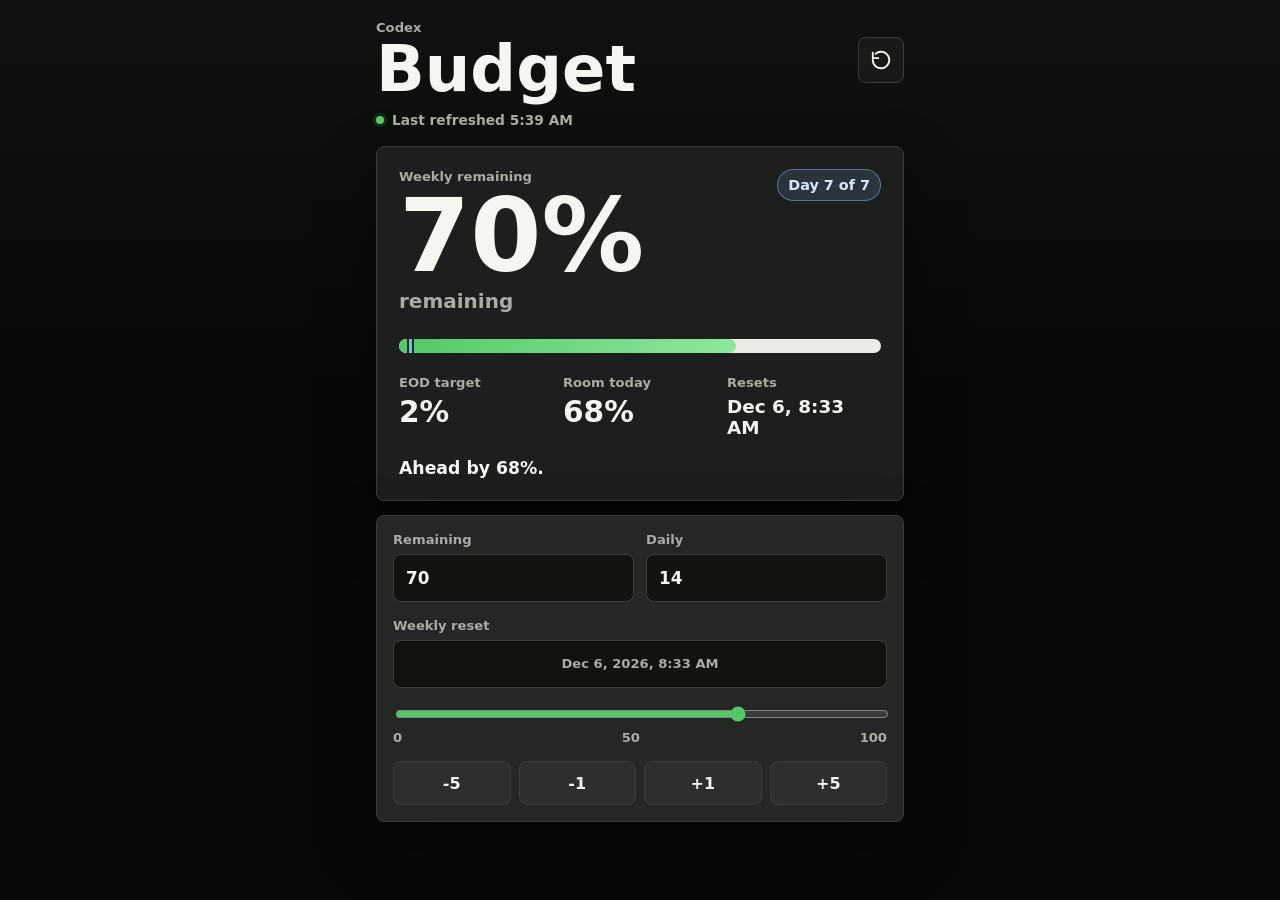
==== index.html @ bb75e080 "Add refresh status indicator" ====
<!doctype html>
<html lang="en">
  <head>
    <meta charset="utf-8">
    <meta name="viewport" content="width=device-width, initial-scale=1, viewport-fit=cover">
    <meta name="theme-color" content="#080907">
    <meta name="apple-mobile-web-app-capable" content="yes">
    <meta name="apple-mobile-web-app-title" content="Codex Usage">
    <meta name="apple-mobile-web-app-status-bar-style" content="black-translucent">
    <title>Codex Usage</title>
    <link rel="manifest" href="manifest.webmanifest">
    <link rel="icon" href="icons/icon.svg" type="image/svg+xml">
    <link rel="apple-touch-icon" href="icons/apple-touch-icon.png">
    <link rel="stylesheet" href="styles.css?v=5">
  </head>
  <body>
    <main class="app-shell">
      <header class="topbar">
        <div>
          <p class="eyebrow">Codex</p>
          <h1>Budget</h1>
        </div>
        <button class="icon-button" id="refreshButton" type="button" aria-label="Refresh usage stats" title="Refresh usage stats">
          <span class="button-spinner" id="refreshSpinner" aria-hidden="true"></span>
          <svg class="refresh-icon" aria-hidden="true" viewBox="0 0 24 24">
            <path d="M3 12a9 9 0 1 0 3-6.7"></path>
            <path d="M3 4v6h6"></path>
          </svg>
        </button>
      </header>

      <div class="refresh-status" id="refreshStatus" aria-live="polite">
        <span class="status-dot" aria-hidden="true"></span>
        <span id="refreshStatusText">Last refreshed just now</span>
      </div>

      <section class="meter-panel" aria-labelledby="remainingLabel">
        <div class="meter-head">
          <div>
            <p class="label" id="remainingLabel">Weekly remaining</p>
            <div class="remaining-line">
              <span class="remaining-value" id="remainingValue">70%</span>
              <span class="remaining-word">remaining</span>
            </div>
          </div>
          <div class="day-pill" id="dayPill">Day 3</div>
        </div>

        <div class="bar-shell" aria-hidden="true">
          <div class="bar-track">
            <div class="bar-fill" id="remainingBar"></div>
            <div class="bar-marker" id="targetMarker"></div>
          </div>
        </div>

        <div class="status-row">
          <div>
            <p class="label">EOD target</p>
            <p class="stat" id="targetValue">58%</p>
          </div>
          <div>
            <p class="label">Room today</p>
            <p class="stat" id="roomValue">12%</p>
          </div>
          <div>
            <p class="label">Resets</p>
            <p class="stat small" id="resetSummary">Jun 7</p>
          </div>
        </div>

        <p class="pace-copy" id="paceCopy">Ahead by 12%.</p>
      </section>

      <section class="control-panel" aria-label="Budget controls">
        <div class="field-grid">
          <label class="field">
            <span>Remaining</span>
            <input id="remainingInput" type="number" inputmode="decimal" min="0" max="100" step="0.5" value="70">
          </label>
          <label class="field">
            <span>Daily</span>
            <input id="dailyInput" type="number" inputmode="decimal" min="1" max="25" step="0.1" value="14">
          </label>
        </div>

        <label class="field reset-field">
          <span>Weekly reset</span>
          <span class="reset-control">
            <span class="reset-display" id="resetDisplay">Jun 7, 2026 at 8:33 AM</span>
            <input id="resetInput" type="datetime-local" aria-label="Weekly reset">
          </span>
        </label>

        <div class="range-wrap">
          <input id="remainingRange" type="range" min="0" max="100" step="0.5" value="70" aria-label="Remaining percentage">
          <div class="range-labels" aria-hidden="true">
            <span>0</span>
            <span>50</span>
            <span>100</span>
          </div>
        </div>

        <div class="quick-actions" aria-label="Quick adjustments">
          <button class="chip" type="button" data-adjust="-5">-5</button>
          <button class="chip" type="button" data-adjust="-1">-1</button>
          <button class="chip" type="button" data-adjust="1">+1</button>
          <button class="chip" type="button" data-adjust="5">+5</button>
        </div>
      </section>
    </main>

    <script src="app.js?v=5" defer></script>
  </body>
</html>
---- styles.css ----
:root {
  color-scheme: dark;
  --bg: #080907;
  --panel: #1f211f;
  --panel-2: #262926;
  --line: #3a3e39;
  --text: #f4f6ef;
  --muted: #a7ada2;
  --green: #54c867;
  --green-2: #8ee79d;
  --blue: #7ab7ff;
  --amber: #f2b94b;
  --red: #ff6d5f;
  --shadow: 0 24px 60px rgba(0, 0, 0, 0.38);
  font-family: Inter, ui-sans-serif, system-ui, -apple-system, BlinkMacSystemFont, "SF Pro Text", "Segoe UI", sans-serif;
}

* {
  box-sizing: border-box;
}

html,
body {
  min-height: 100%;
}

body {
  margin: 0;
  background: linear-gradient(180deg, #10120f 0%, var(--bg) 44%);
  color: var(--text);
}

button,
input {
  font: inherit;
}

.app-shell {
  width: min(100%, 560px);
  min-height: 100svh;
  margin: 0 auto;
  padding: calc(env(safe-area-inset-top) + 20px) 16px calc(env(safe-area-inset-bottom) + 24px);
}

.topbar {
  display: flex;
  align-items: center;
  justify-content: space-between;
  gap: 16px;
  margin-bottom: 8px;
}

.eyebrow,
.label,
.field span,
.range-labels {
  color: var(--muted);
  font-size: 0.82rem;
  font-weight: 650;
  letter-spacing: 0;
}

.eyebrow {
  margin: 0 0 4px;
}

h1 {
  margin: 0;
  font-size: 4rem;
  line-height: 0.95;
  letter-spacing: 0;
}

.icon-button,
.chip {
  border: 1px solid var(--line);
  background: rgba(255, 255, 255, 0.04);
  color: var(--text);
}

.icon-button {
  display: grid;
  width: 46px;
  height: 46px;
  place-items: center;
  border-radius: 8px;
  padding: 0;
}

.icon-button svg {
  width: 22px;
  height: 22px;
  fill: none;
  stroke: currentColor;
  stroke-linecap: round;
  stroke-linejoin: round;
  stroke-width: 2;
}

.button-spinner {
  display: none;
  width: 20px;
  height: 20px;
  border: 3px solid rgba(244, 246, 239, 0.28);
  border-top-color: var(--text);
  border-radius: 999px;
  animation: spin 700ms linear infinite;
}

.icon-button.is-refreshing .button-spinner {
  display: block;
}

.icon-button.is-refreshing .refresh-icon {
  display: none;
}

.refresh-status {
  display: flex;
  align-items: center;
  gap: 8px;
  min-height: 24px;
  margin: 0 0 14px;
  color: var(--muted);
  font-size: 0.86rem;
  font-weight: 680;
}

.status-dot {
  width: 8px;
  height: 8px;
  flex: 0 0 auto;
  border-radius: 999px;
  background: var(--green);
  box-shadow: 0 0 0 3px rgba(84, 200, 103, 0.12);
}

.refresh-status.is-refreshing .status-dot {
  width: 16px;
  height: 16px;
  border: 3px solid rgba(244, 246, 239, 0.22);
  border-top-color: var(--green);
  background: transparent;
  box-shadow: none;
  animation: spin 700ms linear infinite;
}

.meter-panel,
.control-panel {
  border: 1px solid var(--line);
  border-radius: 8px;
  background: #1d1f1d;
  box-shadow: var(--shadow);
}

.meter-panel {
  padding: 22px;
}

.meter-head {
  display: flex;
  align-items: flex-start;
  justify-content: space-between;
  gap: 16px;
}

.label {
  margin: 0 0 7px;
}

.remaining-line {
  display: flex;
  flex-wrap: wrap;
  align-items: baseline;
  gap: 8px;
}

.remaining-value {
  font-size: 6.4rem;
  font-weight: 780;
  line-height: 0.88;
  letter-spacing: 0;
}

.remaining-word {
  color: var(--muted);
  font-size: 1.25rem;
  font-weight: 650;
}

.day-pill {
  flex: 0 0 auto;
  border: 1px solid rgba(122, 183, 255, 0.5);
  border-radius: 999px;
  color: #d7eaff;
  background: rgba(122, 183, 255, 0.14);
  padding: 7px 10px;
  font-size: 0.9rem;
  font-weight: 700;
}

.bar-shell {
  margin: 26px 0 22px;
}

.bar-track {
  position: relative;
  height: 14px;
  overflow: hidden;
  border-radius: 999px;
  background: #e9ece7;
}

.bar-fill {
  width: 70%;
  height: 100%;
  border-radius: inherit;
  background: linear-gradient(90deg, var(--green), var(--green-2));
  transition: width 180ms ease, background 180ms ease;
}

.bar-marker {
  position: absolute;
  top: -5px;
  bottom: -5px;
  left: 58%;
  width: 3px;
  border-radius: 2px;
  background: var(--blue);
  box-shadow: 0 0 0 2px rgba(8, 9, 7, 0.8);
  transition: left 180ms ease;
}

.status-row {
  display: grid;
  grid-template-columns: repeat(3, minmax(0, 1fr));
  gap: 10px;
}

.stat {
  margin: 0;
  font-size: 1.85rem;
  font-weight: 760;
  line-height: 1.04;
}

.stat.small {
  font-size: 1.15rem;
  line-height: 1.12;
}

.pace-copy {
  margin: 20px 0 0;
  color: var(--text);
  font-size: 1.08rem;
  font-weight: 700;
}

.pace-copy.warning {
  color: var(--amber);
}

.pace-copy.danger {
  color: var(--red);
}

.control-panel {
  display: grid;
  gap: 16px;
  margin-top: 14px;
  padding: 16px;
  background: #242724;
}

.field-grid {
  display: grid;
  grid-template-columns: 1fr 1fr;
  gap: 12px;
}

.field {
  display: grid;
  gap: 7px;
  min-width: 0;
}

.field input {
  min-width: 0;
  width: 100%;
  max-width: 100%;
  appearance: none;
  -webkit-appearance: none;
  min-height: 48px;
  border: 1px solid var(--line);
  border-radius: 8px;
  background: #11130f;
  color: var(--text);
  padding: 10px 12px;
  font-size: 1.05rem;
  font-weight: 720;
}

.reset-control {
  position: relative;
  display: flex;
  align-items: center;
  width: 100%;
  max-width: 100%;
  min-height: 48px;
  overflow: hidden;
  border: 1px solid var(--line);
  border-radius: 8px;
  background: #11130f;
  padding: 10px 12px;
}

.reset-display {
  min-width: 0;
  flex: 1;
  overflow: hidden;
  color: var(--text);
  font-size: 1.05rem;
  font-weight: 720;
  line-height: 1.2;
  text-align: center;
  text-overflow: ellipsis;
  white-space: nowrap;
}

.reset-control input {
  position: absolute;
  inset: 0;
  width: 100%;
  height: 100%;
  min-height: 0;
  appearance: none;
  -webkit-appearance: none;
  border: 0;
  background: transparent;
  color: transparent;
  -webkit-text-fill-color: transparent;
  opacity: 0;
  padding: 0;
}

.reset-control input::-webkit-calendar-picker-indicator {
  opacity: 0;
}

.field input:focus,
.reset-control:focus-within,
.icon-button:focus-visible,
.chip:focus-visible,
.range-wrap input:focus-visible {
  outline: 3px solid rgba(122, 183, 255, 0.42);
  outline-offset: 2px;
}

.range-wrap {
  display: grid;
  gap: 6px;
}

.range-wrap input {
  width: 100%;
  accent-color: var(--green);
}

.range-labels {
  display: flex;
  justify-content: space-between;
}

.quick-actions {
  display: grid;
  grid-template-columns: repeat(4, minmax(0, 1fr));
  gap: 8px;
}

.chip {
  min-height: 44px;
  border-radius: 8px;
  font-size: 1rem;
  font-weight: 760;
}

.chip:active,
.icon-button:active {
  transform: translateY(1px);
}

@media (max-width: 360px) {
  .app-shell {
    padding-inline: 12px;
  }

  .meter-panel {
    padding: 18px;
  }

  h1 {
    font-size: 3.15rem;
  }

  .remaining-value {
    font-size: 4.75rem;
  }

  .remaining-word {
    font-size: 1.08rem;
  }

  .status-row {
    grid-template-columns: 1fr;
  }

  .field-grid {
    grid-template-columns: 1fr;
  }

  .reset-display {
    font-size: 0.95rem;
  }
}

@media (prefers-reduced-motion: reduce) {
  *,
  *::before,
  *::after {
    transition-duration: 0.01ms !important;
    animation-duration: 0.01ms !important;
    scroll-behavior: auto !important;
  }
}

@keyframes spin {
  to {
    transform: rotate(360deg);
  }
}
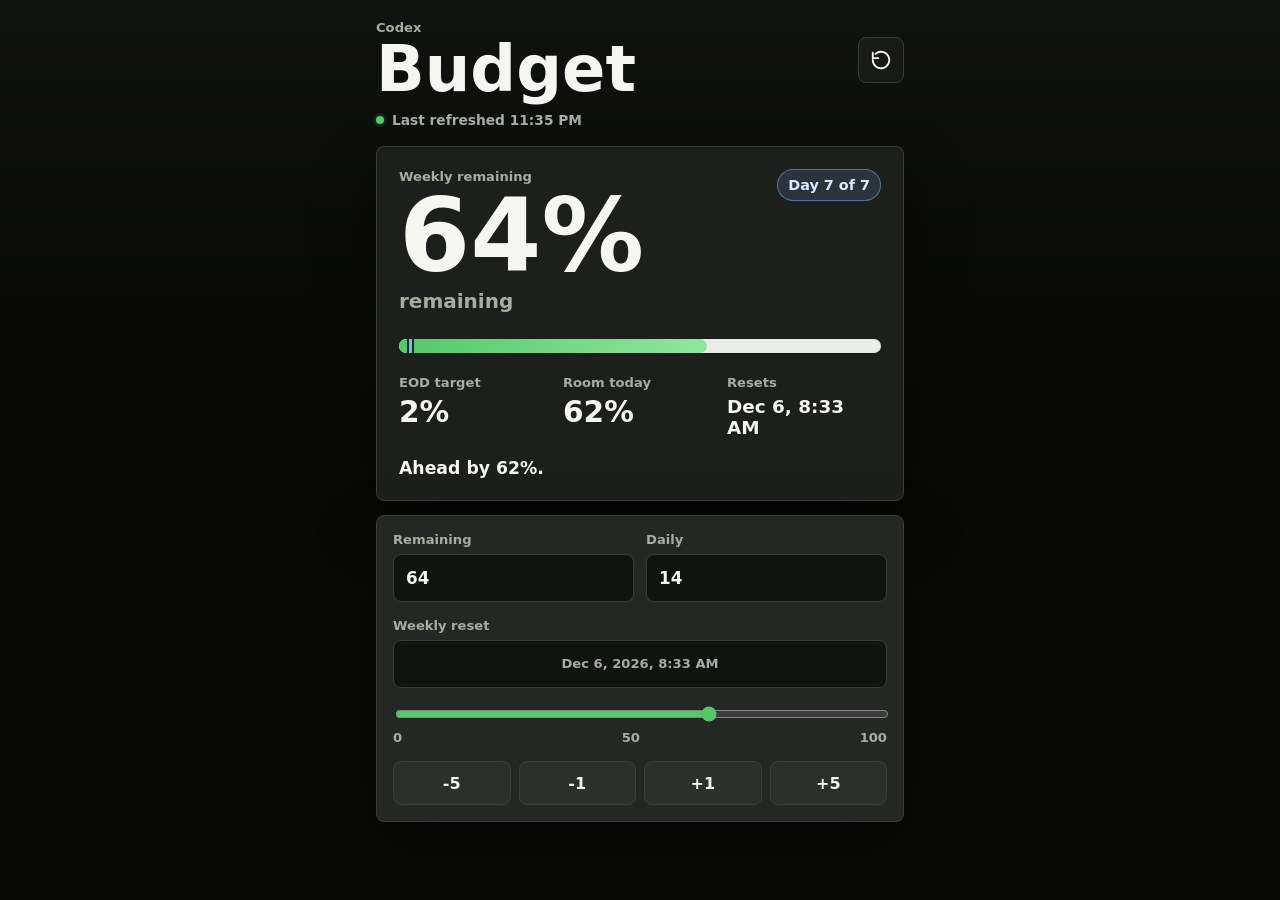
==== commit 56a97f89: "Add shared usage sync helper" ====
--- a/index.html
+++ b/index.html
@@ -11,7 +11,7 @@
     <link rel="manifest" href="manifest.webmanifest">
     <link rel="icon" href="icons/icon.svg" type="image/svg+xml">
     <link rel="apple-touch-icon" href="icons/apple-touch-icon.png">
-    <link rel="stylesheet" href="styles.css?v=5">
+    <link rel="stylesheet" href="styles.css?v=7">
   </head>
   <body>
     <main class="app-shell">
@@ -109,6 +109,27 @@
       </section>
     </main>
 
-    <script src="app.js?v=5" defer></script>
+    <div class="sync-sheet" id="syncSheet" hidden>
+      <form class="sync-panel" id="syncForm" aria-labelledby="syncTitle">
+        <div class="sync-head">
+          <h2 id="syncTitle">Sync weekly</h2>
+          <button class="icon-button small" id="syncCancel" type="button" aria-label="Close sync" title="Close sync">
+            <svg aria-hidden="true" viewBox="0 0 24 24">
+              <path d="M18 6 6 18"></path>
+              <path d="m6 6 12 12"></path>
+            </svg>
+          </button>
+        </div>
+
+        <label class="field">
+          <span>Weekly remaining</span>
+          <input id="syncRemainingInput" type="number" inputmode="decimal" min="0" max="100" step="0.5" value="70">
+        </label>
+
+        <button class="primary-action" type="submit">Save</button>
+      </form>
+    </div>
+
+    <script src="app.js?v=7" defer></script>
   </body>
 </html>
--- a/styles.css
+++ b/styles.css
@@ -87,6 +87,11 @@
   padding: 0;
 }
 
+.icon-button.small {
+  width: 38px;
+  height: 38px;
+}
+
 .icon-button svg {
   width: 22px;
   height: 22px;
@@ -385,8 +390,58 @@
 }
 
 .chip:active,
-.icon-button:active {
+.icon-button:active,
+.primary-action:active {
   transform: translateY(1px);
+}
+
+.sync-sheet {
+  position: fixed;
+  inset: 0;
+  z-index: 10;
+  display: grid;
+  align-items: end;
+  justify-items: center;
+  background: rgba(0, 0, 0, 0.58);
+  padding: 16px;
+}
+
+.sync-sheet[hidden] {
+  display: none;
+}
+
+.sync-panel {
+  display: grid;
+  gap: 16px;
+  width: min(100%, 420px);
+  border: 1px solid var(--line);
+  border-radius: 8px;
+  background: #242724;
+  box-shadow: var(--shadow);
+  padding: 16px;
+}
+
+.sync-head {
+  display: flex;
+  align-items: center;
+  justify-content: space-between;
+  gap: 12px;
+}
+
+.sync-head h2 {
+  margin: 0;
+  font-size: 1.25rem;
+  letter-spacing: 0;
+}
+
+.primary-action {
+  min-height: 48px;
+  border: 1px solid rgba(84, 200, 103, 0.7);
+  border-radius: 8px;
+  background: var(--green);
+  color: #071009;
+  font-size: 1.05rem;
+  font-weight: 800;
 }
 
 @media (max-width: 360px) {
@@ -420,6 +475,12 @@
 
   .reset-display {
     font-size: 0.95rem;
+  }
+}
+
+@media (min-width: 640px) {
+  .sync-sheet {
+    align-items: center;
   }
 }
 
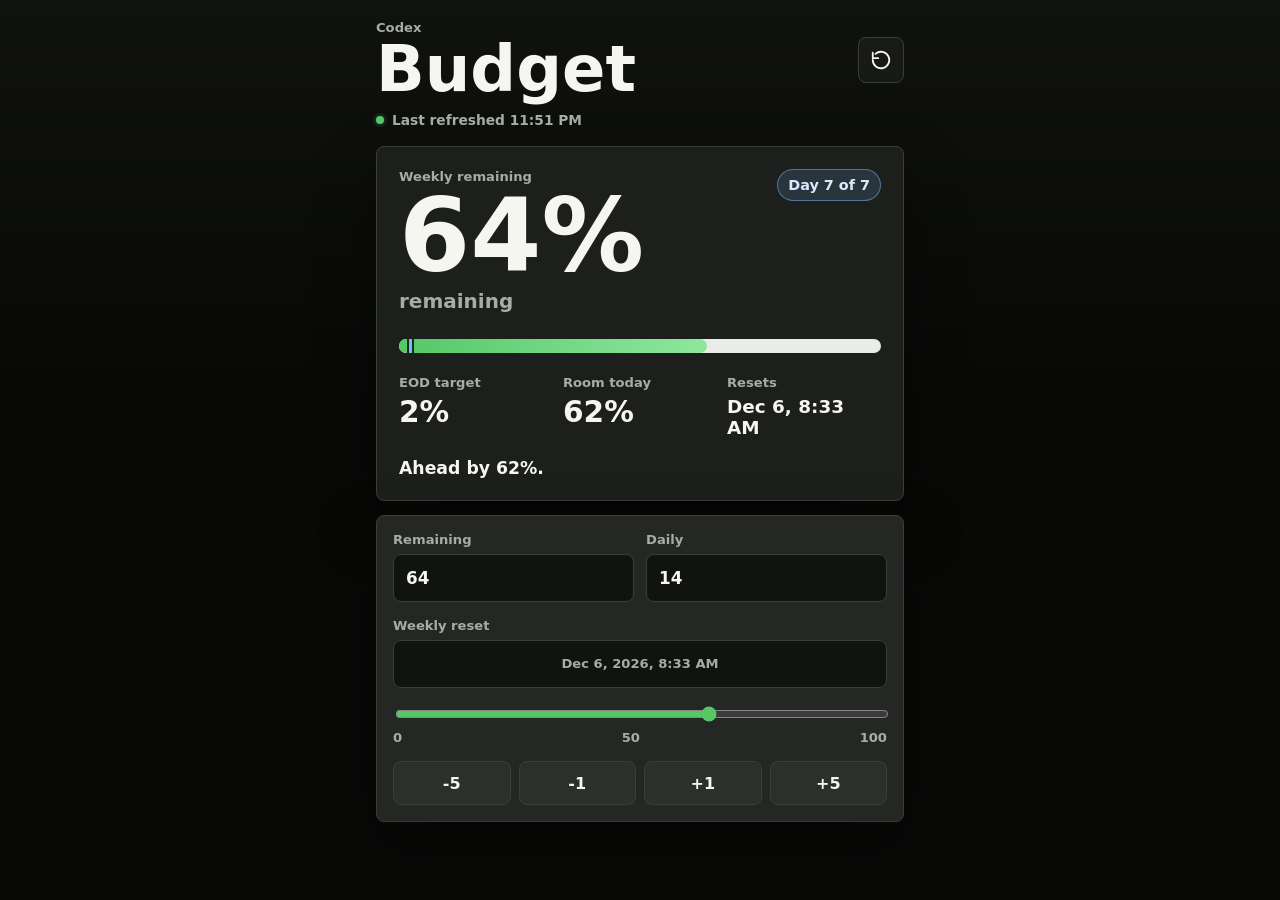
==== commit bf01c102: "Prefer fresh shared usage fetch" ====
--- a/index.html
+++ b/index.html
@@ -11,7 +11,7 @@
     <link rel="manifest" href="manifest.webmanifest">
     <link rel="icon" href="icons/icon.svg" type="image/svg+xml">
     <link rel="apple-touch-icon" href="icons/apple-touch-icon.png">
-    <link rel="stylesheet" href="styles.css?v=7">
+    <link rel="stylesheet" href="styles.css?v=8">
   </head>
   <body>
     <main class="app-shell">
@@ -130,6 +130,6 @@
       </form>
     </div>
 
-    <script src="app.js?v=7" defer></script>
+    <script src="app.js?v=8" defer></script>
   </body>
 </html>
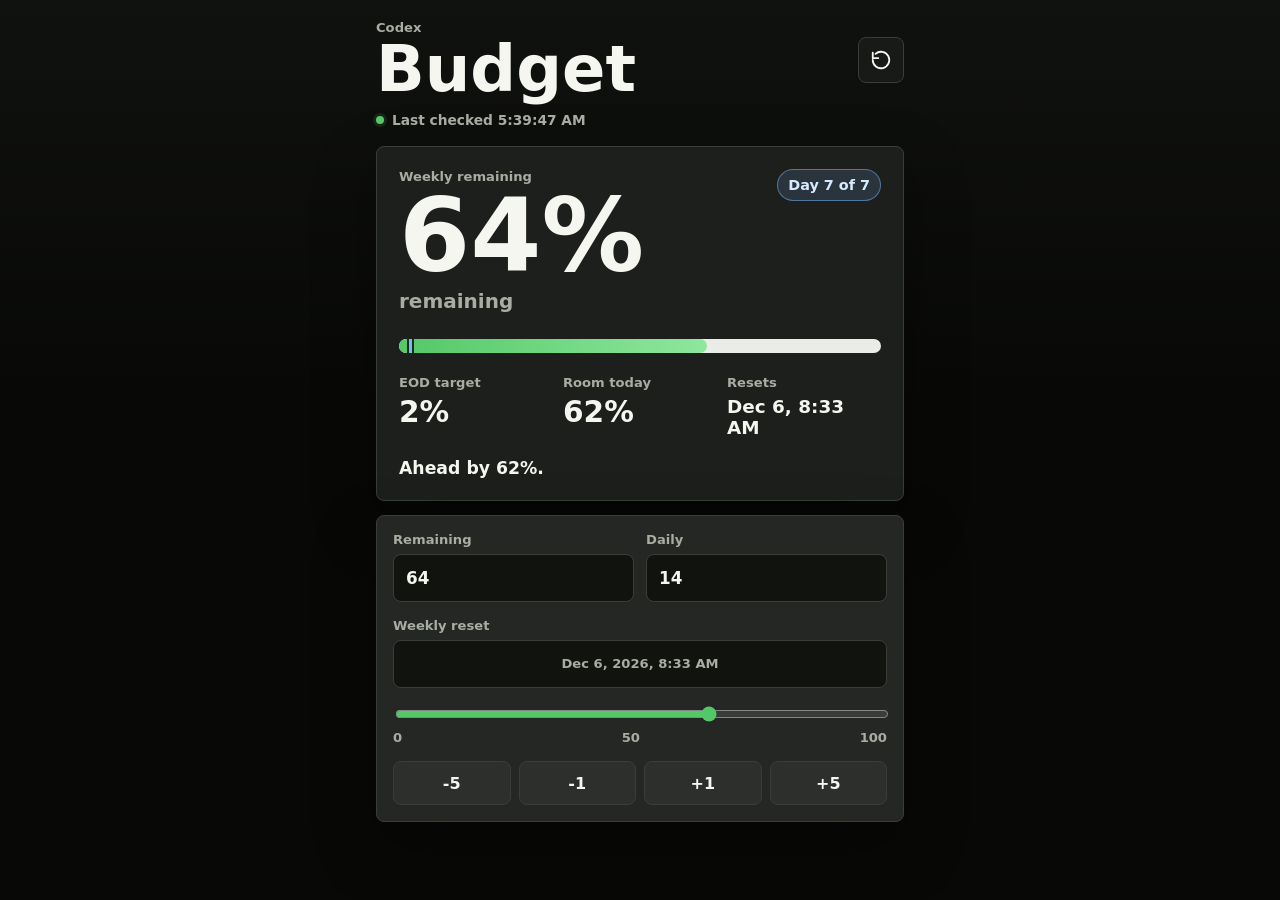
==== commit aaeea3b2: "Show refresh check time" ====
--- a/index.html
+++ b/index.html
@@ -11,7 +11,7 @@
     <link rel="manifest" href="manifest.webmanifest">
     <link rel="icon" href="icons/icon.svg" type="image/svg+xml">
     <link rel="apple-touch-icon" href="icons/apple-touch-icon.png">
-    <link rel="stylesheet" href="styles.css?v=8">
+    <link rel="stylesheet" href="styles.css?v=10">
   </head>
   <body>
     <main class="app-shell">
@@ -31,7 +31,7 @@
 
       <div class="refresh-status" id="refreshStatus" aria-live="polite">
         <span class="status-dot" aria-hidden="true"></span>
-        <span id="refreshStatusText">Last refreshed just now</span>
+        <span id="refreshStatusText">Last checked just now</span>
       </div>
 
       <section class="meter-panel" aria-labelledby="remainingLabel">
@@ -130,6 +130,6 @@
       </form>
     </div>
 
-    <script src="app.js?v=8" defer></script>
+    <script src="app.js?v=10" defer></script>
   </body>
 </html>
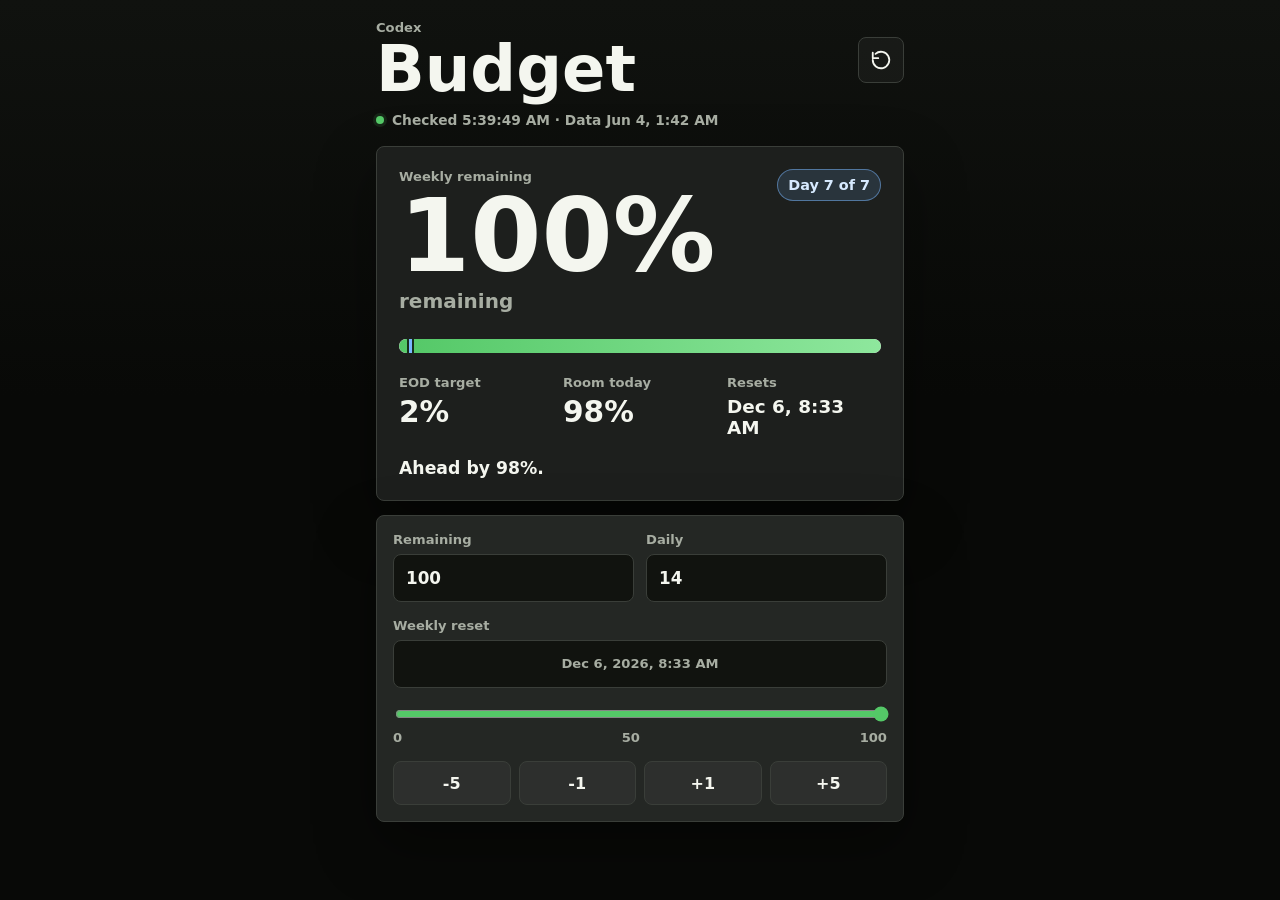
==== commit e2184a8d: "Run Mac poll helper from tmux" ====
--- a/index.html
+++ b/index.html
@@ -11,7 +11,7 @@
     <link rel="manifest" href="manifest.webmanifest">
     <link rel="icon" href="icons/icon.svg" type="image/svg+xml">
     <link rel="apple-touch-icon" href="icons/apple-touch-icon.png">
-    <link rel="stylesheet" href="styles.css?v=10">
+    <link rel="stylesheet" href="styles.css?v=11">
   </head>
   <body>
     <main class="app-shell">
@@ -31,7 +31,7 @@
 
       <div class="refresh-status" id="refreshStatus" aria-live="polite">
         <span class="status-dot" aria-hidden="true"></span>
-        <span id="refreshStatusText">Last checked just now</span>
+        <span id="refreshStatusText">Checked just now</span>
       </div>
 
       <section class="meter-panel" aria-labelledby="remainingLabel">
@@ -130,6 +130,6 @@
       </form>
     </div>
 
-    <script src="app.js?v=10" defer></script>
+    <script src="app.js?v=11" defer></script>
   </body>
 </html>
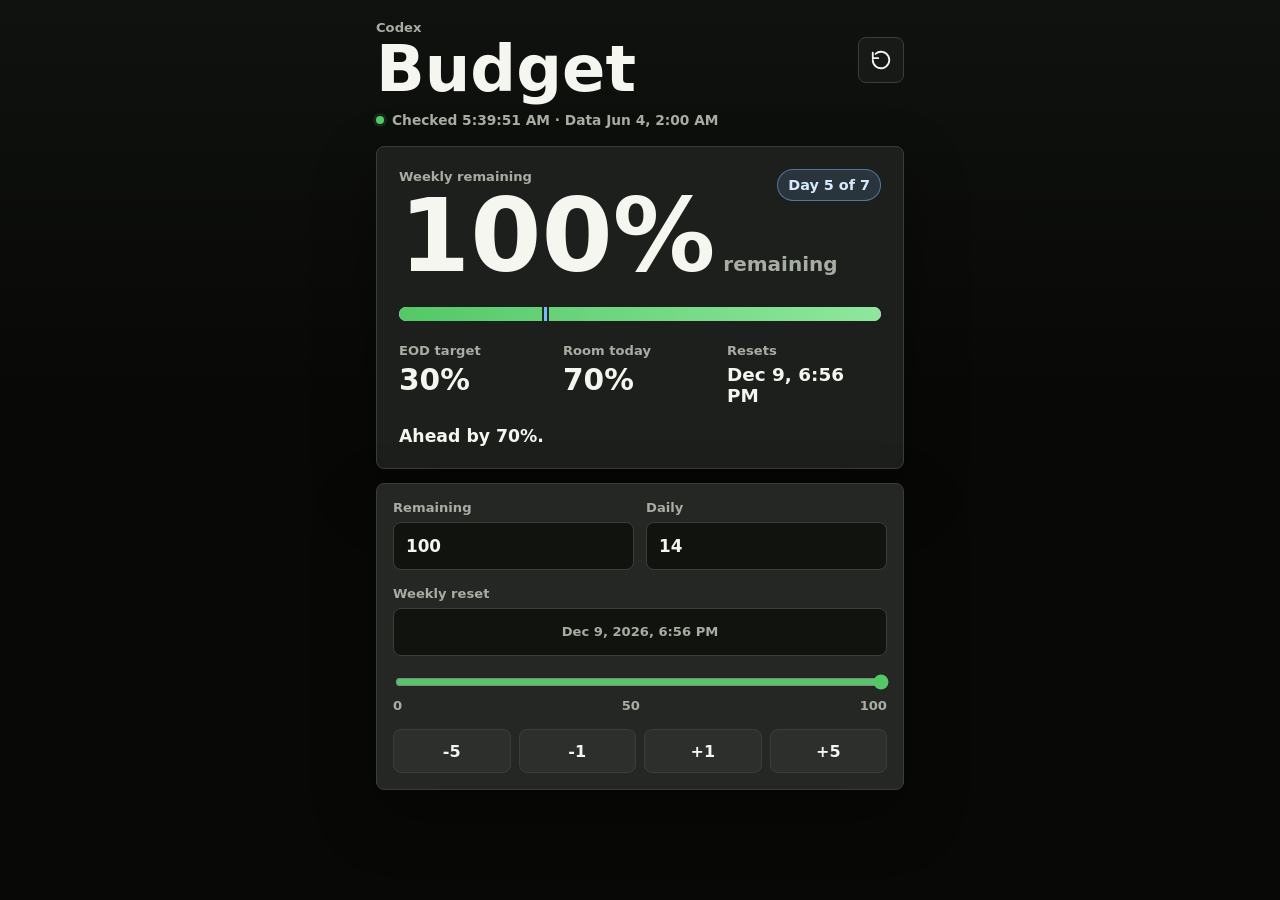
==== commit 2a69a077: "Keep day pill inside meter card" ====
--- a/index.html
+++ b/index.html
@@ -11,7 +11,7 @@
     <link rel="manifest" href="manifest.webmanifest">
     <link rel="icon" href="icons/icon.svg" type="image/svg+xml">
     <link rel="apple-touch-icon" href="icons/apple-touch-icon.png">
-    <link rel="stylesheet" href="styles.css?v=11">
+    <link rel="stylesheet" href="styles.css?v=12">
   </head>
   <body>
     <main class="app-shell">
@@ -130,6 +130,6 @@
       </form>
     </div>
 
-    <script src="app.js?v=11" defer></script>
+    <script src="app.js?v=12" defer></script>
   </body>
 </html>
--- a/styles.css
+++ b/styles.css
@@ -164,9 +164,14 @@
 
 .meter-head {
   display: flex;
+  position: relative;
   align-items: flex-start;
   justify-content: space-between;
   gap: 16px;
+}
+
+.meter-head > div:first-child {
+  min-width: 0;
 }
 
 .label {
@@ -194,7 +199,12 @@
 }
 
 .day-pill {
+  position: absolute;
+  top: 0;
+  right: 0;
   flex: 0 0 auto;
+  max-width: min(48%, 124px);
+  overflow: hidden;
   border: 1px solid rgba(122, 183, 255, 0.5);
   border-radius: 999px;
   color: #d7eaff;
@@ -202,6 +212,8 @@
   padding: 7px 10px;
   font-size: 0.9rem;
   font-weight: 700;
+  text-overflow: ellipsis;
+  white-space: nowrap;
 }
 
 .bar-shell {
